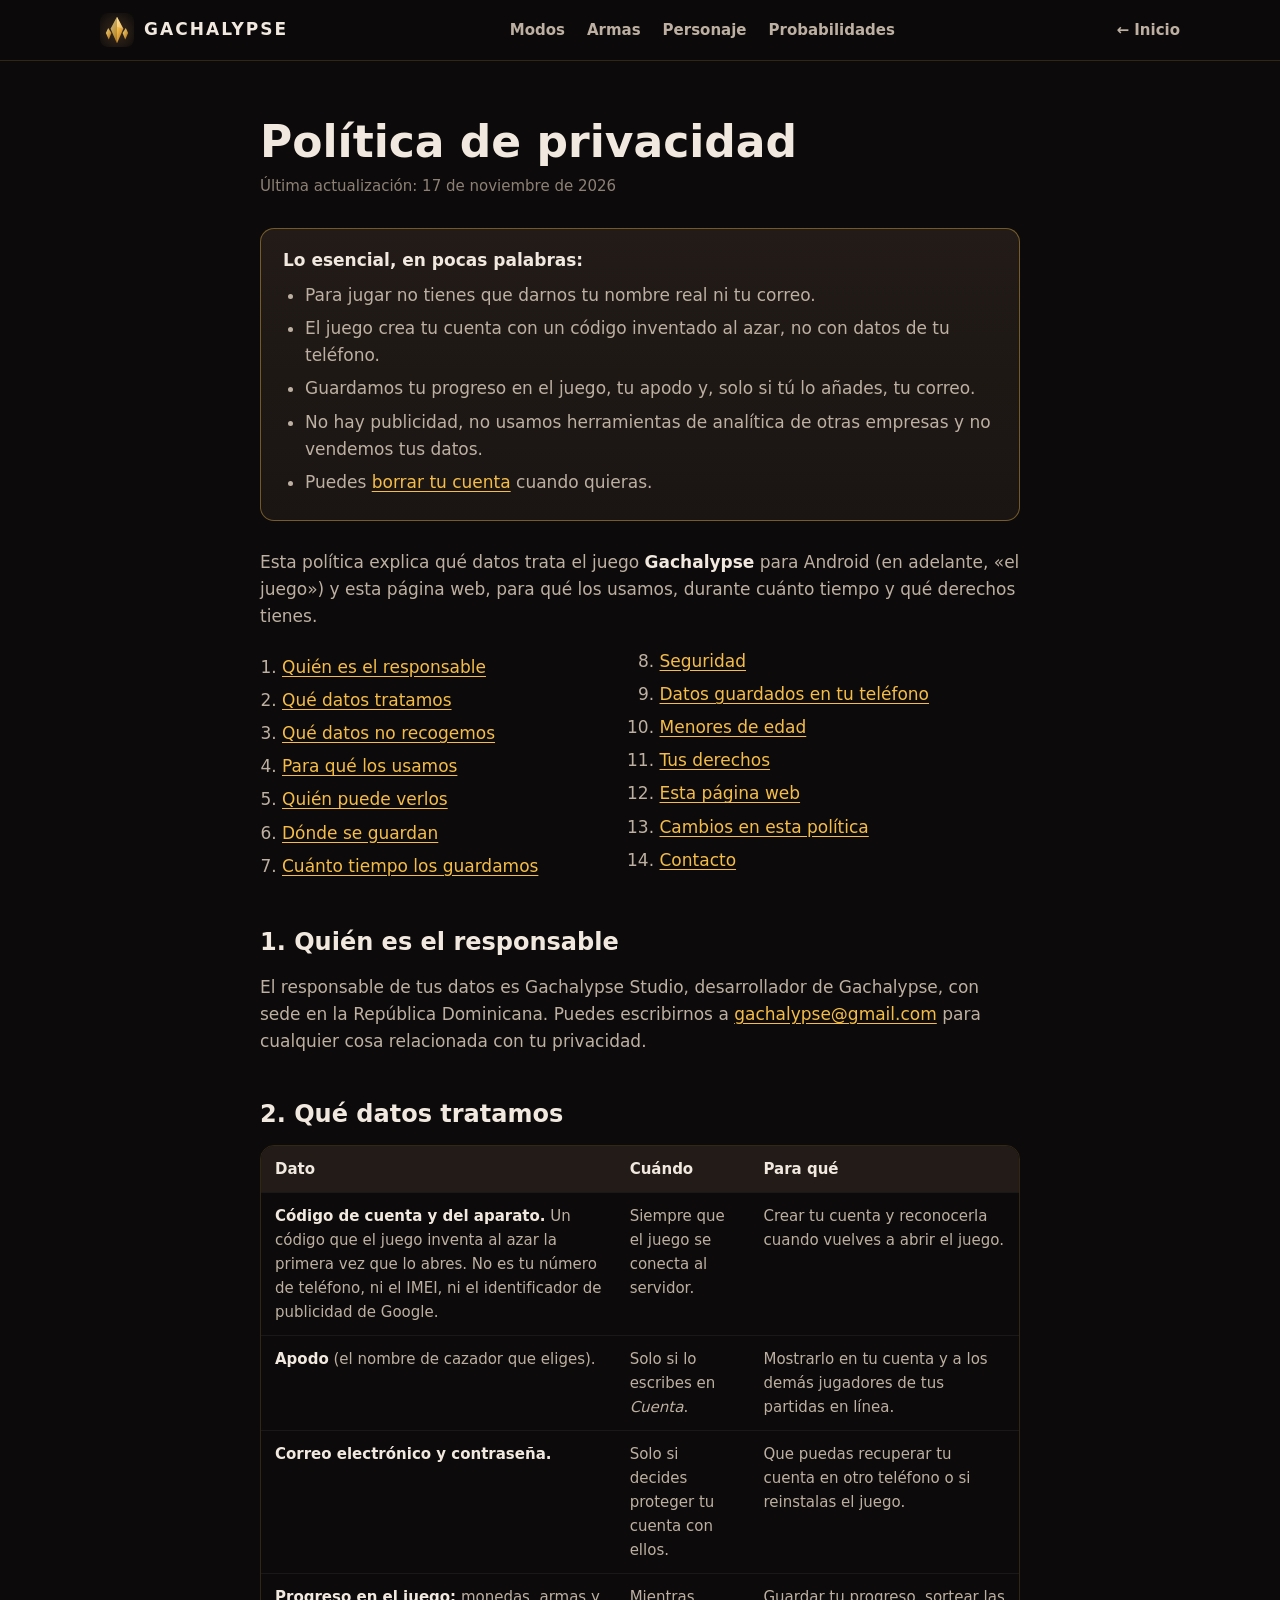
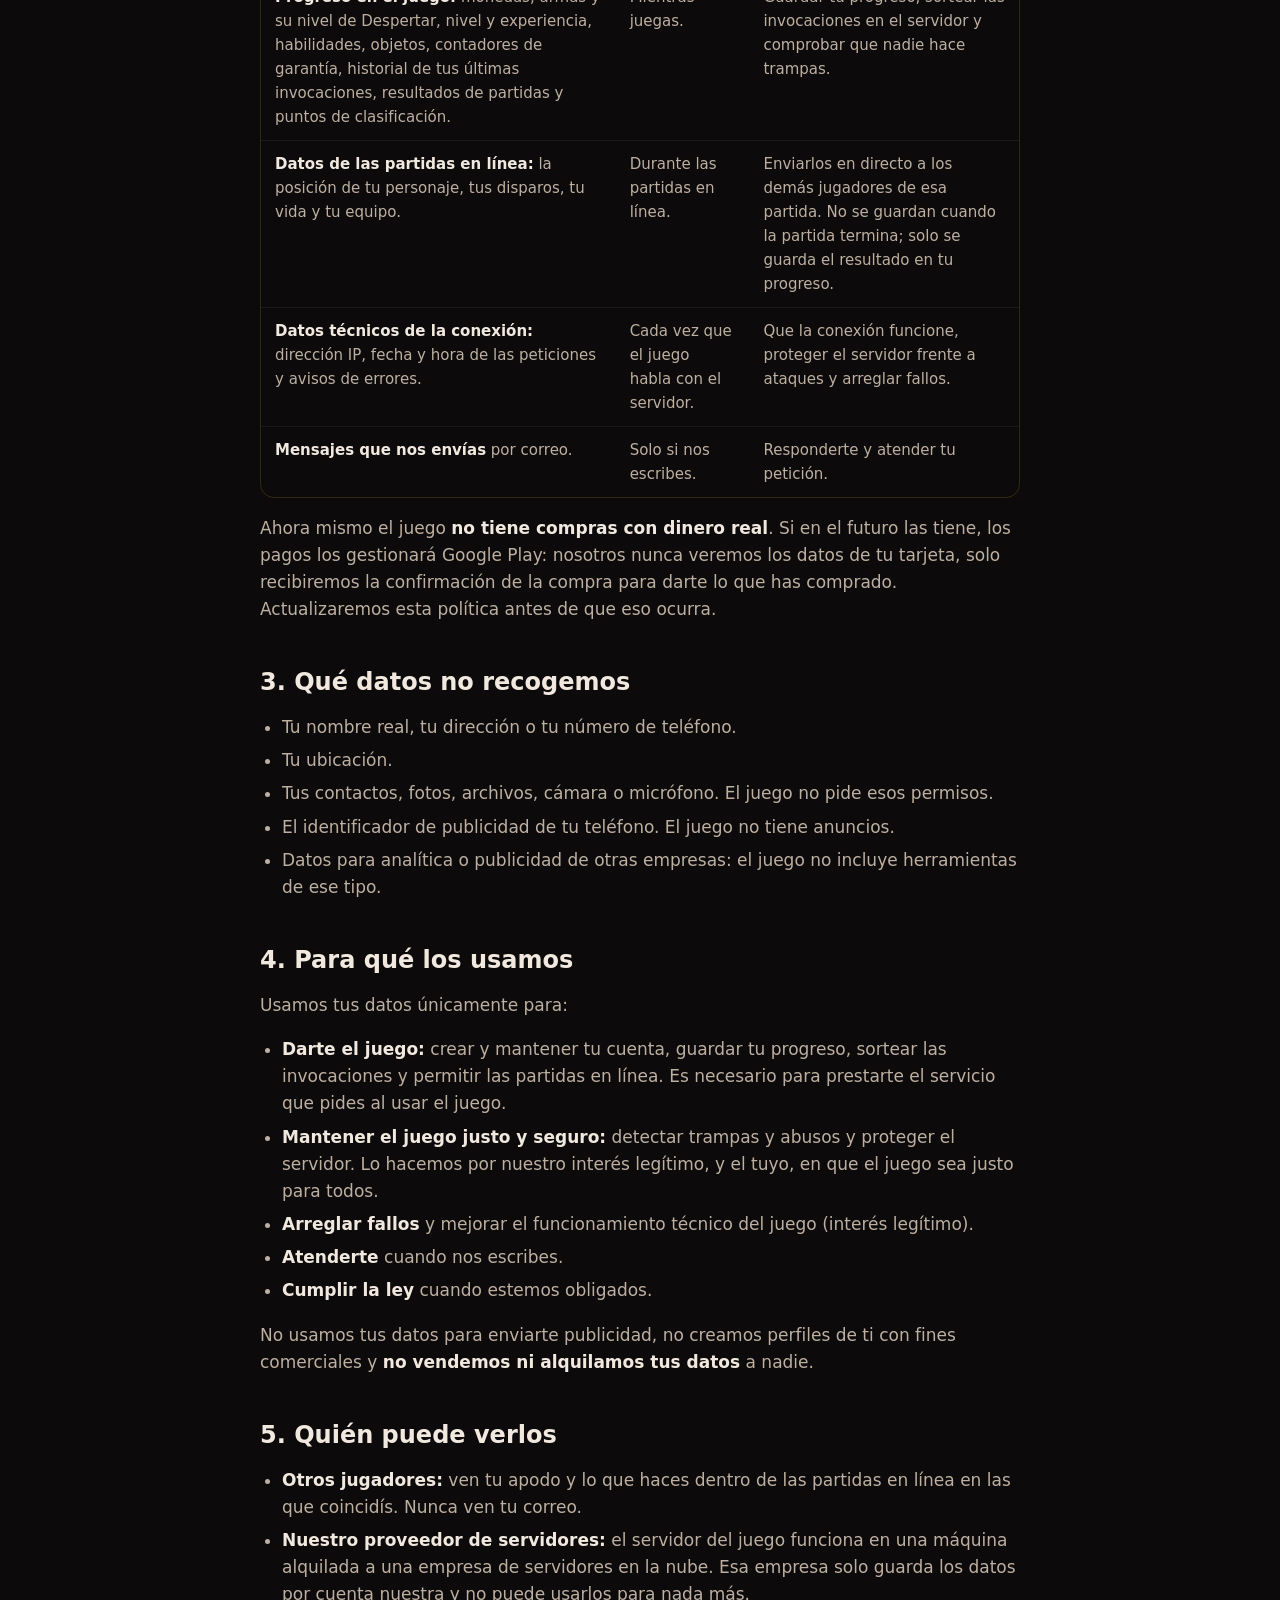
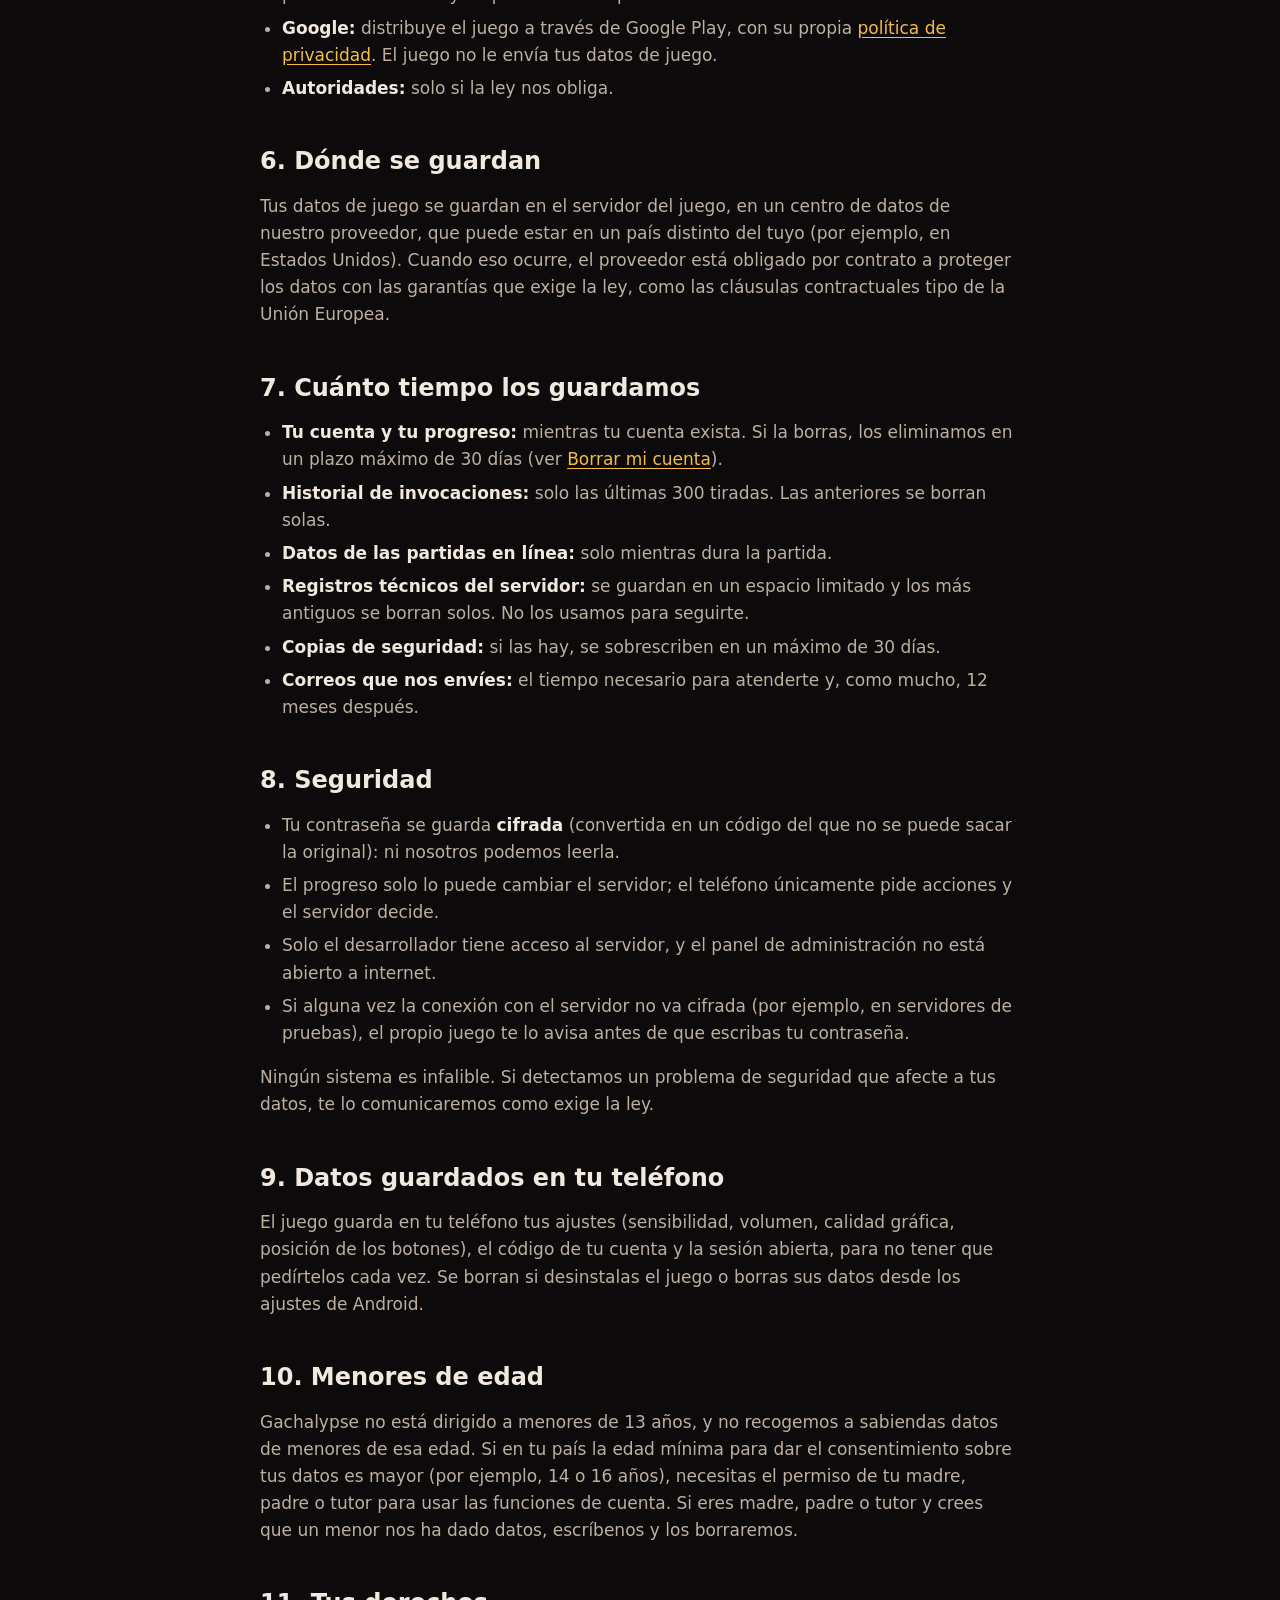
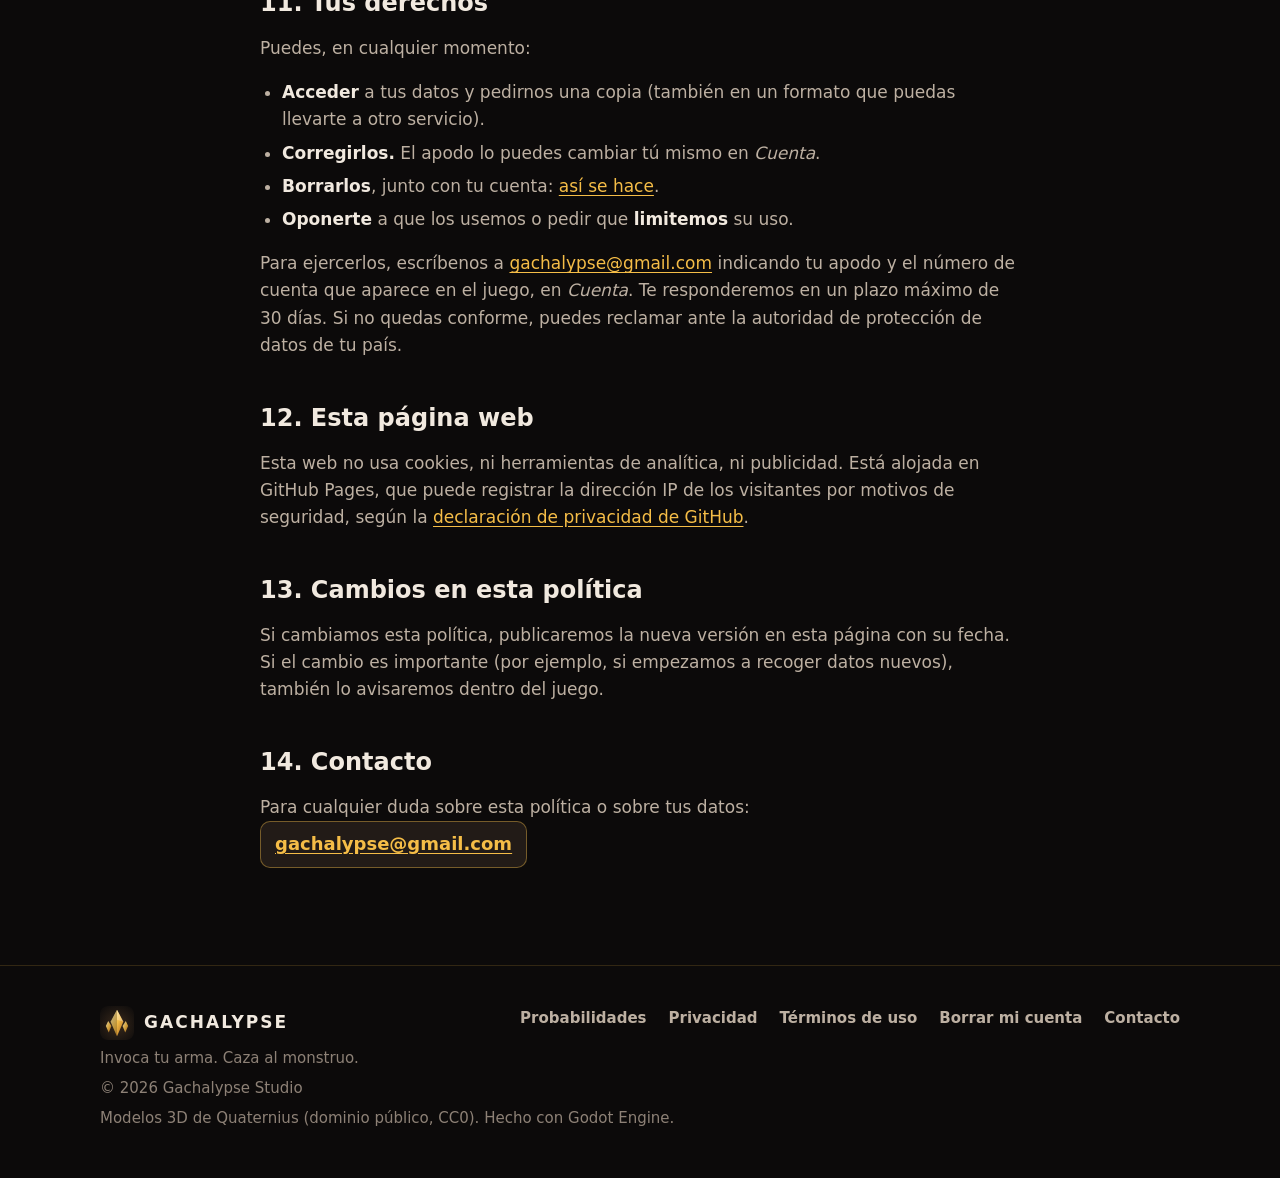
==== privacidad.html @ cc6512dd "Página web de Gachalypse Portada, política de privacidad, borrar la cuenta, términos de uso y probab" ====
<!doctype html>
<html lang="es">
<head>
<meta charset="utf-8">
<meta name="viewport" content="width=device-width, initial-scale=1">
<title>Política de privacidad · Gachalypse</title>
<meta name="description" content="Qué datos trata Gachalypse, para qué, cuánto tiempo y cómo ejercer tus derechos o borrar tu cuenta.">
<meta name="theme-color" content="#0c0a0a">
<link rel="icon" href="img/icono.svg" type="image/svg+xml">
<link rel="apple-touch-icon" href="img/icono-180.png">
<link rel="stylesheet" href="estilo.css">
</head>
<body>
<header class="cabecera">
	<div class="contenedor">
		<a class="marca" href="./"><img src="img/icono.svg" alt="" width="34" height="34">GACHALYPSE</a>
		<nav class="menu" aria-label="Secciones">
			<a href="./#modos">Modos</a>
			<a href="./#armas">Armas</a>
			<a href="./#cazador">Personaje</a>
			<a href="probabilidades.html">Probabilidades</a>
		</nav>
		<a class="volver" href="./">← Inicio</a>
	</div>
</header>

<main class="documento">
	<div class="contenedor">
		<h1>Política de privacidad</h1>
		<p class="fecha">Última actualización: 17 de noviembre de 2026</p>

		<div class="resumen">
			<p><strong>Lo esencial, en pocas palabras:</strong></p>
			<ul>
				<li>Para jugar no tienes que darnos tu nombre real ni tu correo.</li>
				<li>El juego crea tu cuenta con un código inventado al azar, no con datos de tu teléfono.</li>
				<li>Guardamos tu progreso en el juego, tu apodo y, solo si tú lo añades, tu correo.</li>
				<li>No hay publicidad, no usamos herramientas de analítica de otras empresas y no vendemos tus datos.</li>
				<li>Puedes <a href="borrar-cuenta.html">borrar tu cuenta</a> cuando quieras.</li>
			</ul>
		</div>

		<p>Esta política explica qué datos trata el juego <strong>Gachalypse</strong> para Android (en adelante, «el juego») y esta página web, para qué los usamos, durante cuánto tiempo y qué derechos tienes.</p>

		<ol class="indice">
			<li><a href="#responsable">Quién es el responsable</a></li>
			<li><a href="#datos">Qué datos tratamos</a></li>
			<li><a href="#no-recogemos">Qué datos no recogemos</a></li>
			<li><a href="#para-que">Para qué los usamos</a></li>
			<li><a href="#quien-los-ve">Quién puede verlos</a></li>
			<li><a href="#donde">Dónde se guardan</a></li>
			<li><a href="#cuanto-tiempo">Cuánto tiempo los guardamos</a></li>
			<li><a href="#seguridad">Seguridad</a></li>
			<li><a href="#telefono">Datos guardados en tu teléfono</a></li>
			<li><a href="#menores">Menores de edad</a></li>
			<li><a href="#derechos">Tus derechos</a></li>
			<li><a href="#web">Esta página web</a></li>
			<li><a href="#cambios">Cambios en esta política</a></li>
			<li><a href="#contacto">Contacto</a></li>
		</ol>

		<h2 id="responsable">1. Quién es el responsable</h2>
		<p>El responsable de tus datos es Gachalypse Studio, desarrollador de Gachalypse, con sede en la República Dominicana. Puedes escribirnos a <a href="mailto:gachalypse@gmail.com">gachalypse@gmail.com</a> para cualquier cosa relacionada con tu privacidad.</p>

		<h2 id="datos">2. Qué datos tratamos</h2>
		<div class="tabla-envoltorio">
			<table>
				<thead><tr><th>Dato</th><th>Cuándo</th><th>Para qué</th></tr></thead>
				<tbody>
					<tr>
						<td><strong>Código de cuenta y del aparato.</strong> Un código que el juego inventa al azar la primera vez que lo abres. No es tu número de teléfono, ni el IMEI, ni el identificador de publicidad de Google.</td>
						<td>Siempre que el juego se conecta al servidor.</td>
						<td>Crear tu cuenta y reconocerla cuando vuelves a abrir el juego.</td>
					</tr>
					<tr>
						<td><strong>Apodo</strong> (el nombre de cazador que eliges).</td>
						<td>Solo si lo escribes en <em>Cuenta</em>.</td>
						<td>Mostrarlo en tu cuenta y a los demás jugadores de tus partidas en línea.</td>
					</tr>
					<tr>
						<td><strong>Correo electrónico y contraseña.</strong></td>
						<td>Solo si decides proteger tu cuenta con ellos.</td>
						<td>Que puedas recuperar tu cuenta en otro teléfono o si reinstalas el juego.</td>
					</tr>
					<tr>
						<td><strong>Progreso en el juego:</strong> monedas, armas y su nivel de Despertar, nivel y experiencia, habilidades, objetos, contadores de garantía, historial de tus últimas invocaciones, resultados de partidas y puntos de clasificación.</td>
						<td>Mientras juegas.</td>
						<td>Guardar tu progreso, sortear las invocaciones en el servidor y comprobar que nadie hace trampas.</td>
					</tr>
					<tr>
						<td><strong>Datos de las partidas en línea:</strong> la posición de tu personaje, tus disparos, tu vida y tu equipo.</td>
						<td>Durante las partidas en línea.</td>
						<td>Enviarlos en directo a los demás jugadores de esa partida. No se guardan cuando la partida termina; solo se guarda el resultado en tu progreso.</td>
					</tr>
					<tr>
						<td><strong>Datos técnicos de la conexión:</strong> dirección IP, fecha y hora de las peticiones y avisos de errores.</td>
						<td>Cada vez que el juego habla con el servidor.</td>
						<td>Que la conexión funcione, proteger el servidor frente a ataques y arreglar fallos.</td>
					</tr>
					<tr>
						<td><strong>Mensajes que nos envías</strong> por correo.</td>
						<td>Solo si nos escribes.</td>
						<td>Responderte y atender tu petición.</td>
					</tr>
				</tbody>
			</table>
		</div>
		<p>Ahora mismo el juego <strong>no tiene compras con dinero real</strong>. Si en el futuro las tiene, los pagos los gestionará Google Play: nosotros nunca veremos los datos de tu tarjeta, solo recibiremos la confirmación de la compra para darte lo que has comprado. Actualizaremos esta política antes de que eso ocurra.</p>

		<h2 id="no-recogemos">3. Qué datos no recogemos</h2>
		<ul>
			<li>Tu nombre real, tu dirección o tu número de teléfono.</li>
			<li>Tu ubicación.</li>
			<li>Tus contactos, fotos, archivos, cámara o micrófono. El juego no pide esos permisos.</li>
			<li>El identificador de publicidad de tu teléfono. El juego no tiene anuncios.</li>
			<li>Datos para analítica o publicidad de otras empresas: el juego no incluye herramientas de ese tipo.</li>
		</ul>

		<h2 id="para-que">4. Para qué los usamos</h2>
		<p>Usamos tus datos únicamente para:</p>
		<ul>
			<li><strong>Darte el juego:</strong> crear y mantener tu cuenta, guardar tu progreso, sortear las invocaciones y permitir las partidas en línea. Es necesario para prestarte el servicio que pides al usar el juego.</li>
			<li><strong>Mantener el juego justo y seguro:</strong> detectar trampas y abusos y proteger el servidor. Lo hacemos por nuestro interés legítimo, y el tuyo, en que el juego sea justo para todos.</li>
			<li><strong>Arreglar fallos</strong> y mejorar el funcionamiento técnico del juego (interés legítimo).</li>
			<li><strong>Atenderte</strong> cuando nos escribes.</li>
			<li><strong>Cumplir la ley</strong> cuando estemos obligados.</li>
		</ul>
		<p>No usamos tus datos para enviarte publicidad, no creamos perfiles de ti con fines comerciales y <strong>no vendemos ni alquilamos tus datos</strong> a nadie.</p>

		<h2 id="quien-los-ve">5. Quién puede verlos</h2>
		<ul>
			<li><strong>Otros jugadores:</strong> ven tu apodo y lo que haces dentro de las partidas en línea en las que coincidís. Nunca ven tu correo.</li>
			<li><strong>Nuestro proveedor de servidores:</strong> el servidor del juego funciona en una máquina alquilada a una empresa de servidores en la nube. Esa empresa solo guarda los datos por cuenta nuestra y no puede usarlos para nada más.</li>
			<li><strong>Google:</strong> distribuye el juego a través de Google Play, con su propia <a href="https://policies.google.com/privacy" rel="noopener">política de privacidad</a>. El juego no le envía tus datos de juego.</li>
			<li><strong>Autoridades:</strong> solo si la ley nos obliga.</li>
		</ul>

		<h2 id="donde">6. Dónde se guardan</h2>
		<p>Tus datos de juego se guardan en el servidor del juego, en un centro de datos de nuestro proveedor, que puede estar en un país distinto del tuyo (por ejemplo, en Estados Unidos). Cuando eso ocurre, el proveedor está obligado por contrato a proteger los datos con las garantías que exige la ley, como las cláusulas contractuales tipo de la Unión Europea.</p>

		<h2 id="cuanto-tiempo">7. Cuánto tiempo los guardamos</h2>
		<ul>
			<li><strong>Tu cuenta y tu progreso:</strong> mientras tu cuenta exista. Si la borras, los eliminamos en un plazo máximo de 30 días (ver <a href="borrar-cuenta.html">Borrar mi cuenta</a>).</li>
			<li><strong>Historial de invocaciones:</strong> solo las últimas 300 tiradas. Las anteriores se borran solas.</li>
			<li><strong>Datos de las partidas en línea:</strong> solo mientras dura la partida.</li>
			<li><strong>Registros técnicos del servidor:</strong> se guardan en un espacio limitado y los más antiguos se borran solos. No los usamos para seguirte.</li>
			<li><strong>Copias de seguridad:</strong> si las hay, se sobrescriben en un máximo de 30 días.</li>
			<li><strong>Correos que nos envíes:</strong> el tiempo necesario para atenderte y, como mucho, 12 meses después.</li>
		</ul>

		<h2 id="seguridad">8. Seguridad</h2>
		<ul>
			<li>Tu contraseña se guarda <strong>cifrada</strong> (convertida en un código del que no se puede sacar la original): ni nosotros podemos leerla.</li>
			<li>El progreso solo lo puede cambiar el servidor; el teléfono únicamente pide acciones y el servidor decide.</li>
			<li>Solo el desarrollador tiene acceso al servidor, y el panel de administración no está abierto a internet.</li>
			<li>Si alguna vez la conexión con el servidor no va cifrada (por ejemplo, en servidores de pruebas), el propio juego te lo avisa antes de que escribas tu contraseña.</li>
		</ul>
		<p>Ningún sistema es infalible. Si detectamos un problema de seguridad que afecte a tus datos, te lo comunicaremos como exige la ley.</p>

		<h2 id="telefono">9. Datos guardados en tu teléfono</h2>
		<p>El juego guarda en tu teléfono tus ajustes (sensibilidad, volumen, calidad gráfica, posición de los botones), el código de tu cuenta y la sesión abierta, para no tener que pedírtelos cada vez. Se borran si desinstalas el juego o borras sus datos desde los ajustes de Android.</p>

		<h2 id="menores">10. Menores de edad</h2>
		<p>Gachalypse no está dirigido a menores de 13 años, y no recogemos a sabiendas datos de menores de esa edad. Si en tu país la edad mínima para dar el consentimiento sobre tus datos es mayor (por ejemplo, 14 o 16 años), necesitas el permiso de tu madre, padre o tutor para usar las funciones de cuenta. Si eres madre, padre o tutor y crees que un menor nos ha dado datos, escríbenos y los borraremos.</p>

		<h2 id="derechos">11. Tus derechos</h2>
		<p>Puedes, en cualquier momento:</p>
		<ul>
			<li><strong>Acceder</strong> a tus datos y pedirnos una copia (también en un formato que puedas llevarte a otro servicio).</li>
			<li><strong>Corregirlos.</strong> El apodo lo puedes cambiar tú mismo en <em>Cuenta</em>.</li>
			<li><strong>Borrarlos</strong>, junto con tu cuenta: <a href="borrar-cuenta.html">así se hace</a>.</li>
			<li><strong>Oponerte</strong> a que los usemos o pedir que <strong>limitemos</strong> su uso.</li>
		</ul>
		<p>Para ejercerlos, escríbenos a <a href="mailto:gachalypse@gmail.com">gachalypse@gmail.com</a> indicando tu apodo y el número de cuenta que aparece en el juego, en <em>Cuenta</em>. Te responderemos en un plazo máximo de 30 días. Si no quedas conforme, puedes reclamar ante la autoridad de protección de datos de tu país.</p>

		<h2 id="web">12. Esta página web</h2>
		<p>Esta web no usa cookies, ni herramientas de analítica, ni publicidad. Está alojada en GitHub Pages, que puede registrar la dirección IP de los visitantes por motivos de seguridad, según la <a href="https://docs.github.com/es/site-policy/privacy-policies/github-general-privacy-statement" rel="noopener">declaración de privacidad de GitHub</a>.</p>

		<h2 id="cambios">13. Cambios en esta política</h2>
		<p>Si cambiamos esta política, publicaremos la nueva versión en esta página con su fecha. Si el cambio es importante (por ejemplo, si empezamos a recoger datos nuevos), también lo avisaremos dentro del juego.</p>

		<h2 id="contacto">14. Contacto</h2>
		<p>Para cualquier duda sobre esta política o sobre tus datos: <a class="correo" href="mailto:gachalypse@gmail.com">gachalypse@gmail.com</a></p>
	</div>
</main>

<footer class="pie">
	<div class="contenedor">
		<div class="columnas">
			<div>
				<a class="marca" href="./"><img src="img/icono.svg" alt="" width="34" height="34">GACHALYPSE</a>
				<p>Invoca tu arma. Caza al monstruo.</p>
				<p>© 2026 Gachalypse Studio</p>
			</div>
			<nav aria-label="Información">
				<a href="probabilidades.html">Probabilidades</a>
				<a href="privacidad.html">Privacidad</a>
				<a href="terminos.html">Términos de uso</a>
				<a href="borrar-cuenta.html">Borrar mi cuenta</a>
				<a href="mailto:gachalypse@gmail.com">Contacto</a>
			</nav>
		</div>
		<p>Modelos 3D de Quaternius (dominio público, CC0). Hecho con Godot Engine.</p>
	</div>
</footer>
</body>
</html>
---- estilo.css ----
/* GACHALYPSE — Estilo de la página web (los mismos colores que el juego). */

:root {
	--fondo: #0c0a0a;
	--fondo-2: #141010;
	--panel: #1a1513;
	--panel-2: #221b17;
	--borde: rgba(245, 189, 71, 0.16);
	--borde-fuerte: rgba(245, 189, 71, 0.4);
	--texto: #f1e9df;
	--texto-suave: #bdb0a2;
	--texto-tenue: #8d8176;
	--aureo: #f5bd47;
	--aureo-claro: #ffe9a8;
	--aureo-oscuro: #a8641a;
	--comun: #adb5bd;
	--rara: #4d9efa;
	--epica: #b86bff;
	--legendaria: #ffc238;
	--mitica: #ff4061;
	--radio: 14px;
	--ancho: 1120px;
	--letra: system-ui, -apple-system, "Segoe UI", Roboto, "Helvetica Neue", Arial, sans-serif;
	color-scheme: dark;
}

* { box-sizing: border-box; }

html { scroll-behavior: smooth; -webkit-text-size-adjust: 100%; }

body {
	margin: 0;
	background: var(--fondo);
	color: var(--texto);
	font-family: var(--letra);
	font-size: 17px;
	line-height: 1.6;
}

img { max-width: 100%; height: auto; display: block; }

a { color: var(--aureo); text-underline-offset: 3px; }
a:hover { color: var(--aureo-claro); }

:focus-visible { outline: 2px solid var(--aureo); outline-offset: 3px; border-radius: 6px; }

.contenedor { width: 100%; max-width: var(--ancho); margin: 0 auto; padding: 0 20px; }

/* ---------- Cabecera ---------- */

.cabecera {
	position: sticky;
	top: 0;
	z-index: 10;
	background: rgba(12, 10, 10, 0.86);
	backdrop-filter: blur(10px);
	-webkit-backdrop-filter: blur(10px);
	border-bottom: 1px solid var(--borde);
}

.cabecera .contenedor {
	display: flex;
	align-items: center;
	justify-content: space-between;
	gap: 16px;
	min-height: 60px;
}

.marca {
	display: flex;
	align-items: center;
	gap: 10px;
	color: var(--texto);
	text-decoration: none;
	font-weight: 900;
	letter-spacing: 0.12em;
	font-size: 17px;
}

.marca img { width: 34px; height: 34px; border-radius: 8px; }
.marca:hover { color: var(--aureo-claro); }

.menu { display: flex; gap: 22px; }
.menu a {
	color: var(--texto-suave);
	text-decoration: none;
	font-size: 15px;
	font-weight: 600;
}
.menu a:hover { color: var(--aureo); }

@media (max-width: 760px) {
	.menu { display: none; }
}

.volver {
	color: var(--texto-suave);
	text-decoration: none;
	font-size: 15px;
	font-weight: 600;
}

/* ---------- Portada ---------- */

.portada {
	position: relative;
	min-height: min(88vh, 760px);
	display: flex;
	align-items: flex-end;
	overflow: hidden;
	border-bottom: 1px solid var(--borde);
}

.portada .fondo {
	position: absolute;
	inset: 0;
	width: 100%;
	height: 100%;
	object-fit: cover;
	object-position: center 60%;
}

.portada::after {
	content: "";
	position: absolute;
	inset: 0;
	background:
		linear-gradient(180deg, rgba(12, 10, 10, 0.25) 0%, rgba(12, 10, 10, 0.35) 40%, rgba(12, 10, 10, 0.95) 88%, var(--fondo) 100%),
		radial-gradient(ellipse at 20% 80%, rgba(168, 100, 26, 0.35), transparent 60%);
}

.portada .contenedor { position: relative; z-index: 1; padding-top: 120px; padding-bottom: 64px; }

.portada .icono {
	width: 88px;
	height: 88px;
	border-radius: 20px;
	box-shadow: 0 10px 40px rgba(245, 189, 71, 0.35);
	margin-bottom: 18px;
}

.titulo-juego {
	margin: 0;
	font-size: clamp(44px, 10vw, 96px);
	line-height: 1;
	font-weight: 900;
	letter-spacing: 0.06em;
	background: linear-gradient(180deg, #fff6d6 0%, var(--aureo) 55%, var(--aureo-oscuro) 100%);
	-webkit-background-clip: text;
	background-clip: text;
	color: transparent;
	filter: drop-shadow(0 4px 18px rgba(0, 0, 0, 0.6));
}

.lema {
	margin: 14px 0 0;
	font-size: clamp(20px, 3.4vw, 28px);
	font-weight: 700;
	color: var(--texto);
	text-shadow: 0 2px 12px rgba(0, 0, 0, 0.8);
}

.entradilla {
	max-width: 620px;
	margin: 12px 0 0;
	color: var(--texto-suave);
	text-shadow: 0 2px 10px rgba(0, 0, 0, 0.9);
}

.acciones { display: flex; flex-wrap: wrap; gap: 12px; margin-top: 28px; }

.boton {
	display: inline-flex;
	align-items: center;
	gap: 10px;
	padding: 13px 22px;
	border-radius: 999px;
	font-weight: 800;
	font-size: 16px;
	text-decoration: none;
	border: 1px solid var(--borde-fuerte);
	color: var(--texto);
	background: rgba(26, 21, 19, 0.8);
	transition: transform 0.15s ease, background 0.15s ease;
}

.boton:hover { transform: translateY(-1px); color: var(--aureo-claro); }

.boton-principal {
	background: linear-gradient(180deg, #ffd36b, var(--aureo) 60%, #d99a2b);
	color: #1c1206;
	border-color: transparent;
}

.boton-principal:hover { color: #1c1206; }

.boton[aria-disabled="true"] { cursor: default; }
.boton[aria-disabled="true"]:hover { transform: none; }

.boton svg { width: 20px; height: 20px; flex: none; }

.pequeno { font-size: 14px; color: var(--texto-tenue); margin-top: 14px; }

/* ---------- Secciones ---------- */

.seccion { padding: 76px 0; }
.seccion + .seccion { border-top: 1px solid rgba(255, 255, 255, 0.04); }
.seccion.oscura { background: var(--fondo-2); }

.antetitulo {
	margin: 0 0 8px;
	color: var(--aureo);
	font-size: 13px;
	font-weight: 800;
	letter-spacing: 0.18em;
	text-transform: uppercase;
}

h2 {
	margin: 0 0 14px;
	font-size: clamp(28px, 5vw, 42px);
	line-height: 1.15;
	font-weight: 900;
}

h3 { margin: 0 0 8px; font-size: 20px; line-height: 1.3; }

.introduccion { max-width: 720px; color: var(--texto-suave); margin: 0 0 34px; }

/* Rejillas */
.rejilla { display: grid; gap: 18px; }
.rejilla-3 { grid-template-columns: repeat(auto-fit, minmax(min(100%, 240px), 1fr)); }
.rejilla-2 { grid-template-columns: repeat(auto-fit, minmax(min(100%, 420px), 1fr)); }

.tarjeta {
	background: linear-gradient(180deg, var(--panel-2), var(--panel));
	border: 1px solid var(--borde);
	border-radius: var(--radio);
	padding: 22px;
}

.tarjeta p { margin: 0; color: var(--texto-suave); font-size: 16px; }

.tarjeta .simbolo {
	width: 44px;
	height: 44px;
	border-radius: 12px;
	display: grid;
	place-items: center;
	margin-bottom: 14px;
	background: rgba(245, 189, 71, 0.12);
	color: var(--aureo);
}

.tarjeta .simbolo svg { width: 24px; height: 24px; }

/* Modos de juego */
.modo { padding: 0; overflow: hidden; display: flex; flex-direction: column; }
.modo img { aspect-ratio: 16 / 8; width: 100%; object-fit: cover; border-bottom: 1px solid var(--borde); }
.modo .cuerpo { padding: 18px 20px 22px; }
.modo .etiqueta-modo {
	display: inline-block;
	font-size: 12px;
	font-weight: 800;
	letter-spacing: 0.1em;
	text-transform: uppercase;
	color: var(--aureo);
	margin-bottom: 6px;
}

/* Bloque de texto e imagen */
.dos-columnas {
	display: grid;
	grid-template-columns: 1fr 1fr;
	gap: 40px;
	align-items: center;
}

@media (max-width: 860px) {
	.dos-columnas { grid-template-columns: 1fr; gap: 26px; }
	.dos-columnas .imagen-primero { order: -1; }
}

.captura {
	border-radius: var(--radio);
	border: 1px solid var(--borde);
	box-shadow: 0 18px 50px rgba(0, 0, 0, 0.5);
	width: 100%;
}

.lista-puntos { list-style: none; padding: 0; margin: 0; display: grid; gap: 12px; }
.lista-puntos li { padding-left: 30px; position: relative; color: var(--texto-suave); }
.lista-puntos li::before {
	content: "";
	position: absolute;
	left: 4px;
	top: 0.5em;
	width: 11px;
	height: 11px;
	transform: rotate(45deg);
	background: var(--aureo);
	border-radius: 2px;
}
.lista-puntos strong { color: var(--texto); }

/* Rarezas */
.rarezas { display: flex; flex-wrap: wrap; gap: 8px; margin: 22px 0; }
.rareza {
	display: inline-flex;
	align-items: center;
	gap: 8px;
	padding: 7px 14px;
	border-radius: 999px;
	border: 1px solid currentColor;
	font-weight: 800;
	font-size: 14px;
	background: rgba(255, 255, 255, 0.03);
}
.rareza b { color: var(--texto); font-weight: 800; }

.c-comun { color: var(--comun); }
.c-rara { color: var(--rara); }
.c-epica { color: var(--epica); }
.c-legendaria { color: var(--legendaria); }
.c-mitica { color: var(--mitica); }

/* Tira de armas */
.armas {
	display: grid;
	grid-auto-flow: column;
	grid-auto-columns: minmax(200px, 1fr);
	gap: 14px;
	overflow-x: auto;
	scroll-snap-type: x mandatory;
	padding-bottom: 10px;
	scrollbar-width: thin;
	scrollbar-color: var(--aureo-oscuro) transparent;
}

.arma {
	scroll-snap-align: start;
	background: radial-gradient(ellipse at 50% 35%, color-mix(in srgb, var(--color-rareza) 22%, transparent), transparent 70%), var(--panel);
	border: 1px solid color-mix(in srgb, var(--color-rareza) 55%, transparent);
	border-radius: var(--radio);
	padding: 14px 14px 16px;
	text-align: center;
}
.arma img { width: 100%; aspect-ratio: 2 / 1; object-fit: contain; }
.arma .nombre { font-weight: 800; margin-top: 6px; }
.arma .tipo { font-size: 13px; color: var(--color-rareza); font-weight: 700; text-transform: uppercase; letter-spacing: 0.06em; }

.r-comun { --color-rareza: var(--comun); }
.r-rara { --color-rareza: var(--rara); }
.r-epica { --color-rareza: var(--epica); }
.r-legendaria { --color-rareza: var(--legendaria); }
.r-mitica { --color-rareza: var(--mitica); }

/* Galería */
.galeria {
	display: grid;
	grid-auto-flow: column;
	grid-auto-columns: min(82%, 640px);
	gap: 16px;
	overflow-x: auto;
	scroll-snap-type: x mandatory;
	padding-bottom: 12px;
	scrollbar-width: thin;
	scrollbar-color: var(--aureo-oscuro) transparent;
}
.galeria figure { margin: 0; scroll-snap-align: start; }
.galeria figcaption { margin-top: 10px; color: var(--texto-tenue); font-size: 15px; }

/* Llamada final */
.llamada {
	text-align: center;
	background:
		radial-gradient(ellipse at 50% 0%, rgba(245, 189, 71, 0.18), transparent 65%),
		var(--fondo-2);
}
.llamada .acciones { justify-content: center; }

/* ---------- Pie ---------- */

.pie {
	border-top: 1px solid var(--borde);
	padding: 40px 0 48px;
	color: var(--texto-tenue);
	font-size: 15px;
}
.pie .columnas { display: flex; flex-wrap: wrap; justify-content: space-between; gap: 24px; }
.pie nav { display: flex; flex-wrap: wrap; gap: 10px 22px; }
.pie nav a { color: var(--texto-suave); text-decoration: none; font-weight: 600; }
.pie nav a:hover { color: var(--aureo); }
.pie p { margin: 6px 0 0; }

/* ---------- Páginas de texto (privacidad, términos...) ---------- */

.documento { padding: 56px 0 80px; }
.documento .contenedor { max-width: 800px; }
.documento h1 { margin: 0 0 6px; font-size: clamp(30px, 6vw, 44px); line-height: 1.15; font-weight: 900; }
.documento .fecha { color: var(--texto-tenue); margin: 0 0 30px; font-size: 15px; }
.documento h2 { font-size: 24px; margin: 40px 0 12px; padding-top: 6px; }
.documento h3 { font-size: 18px; margin: 24px 0 8px; }
.documento p, .documento li { color: var(--texto-suave); }
.documento strong { color: var(--texto); }
.documento ul, .documento ol { padding-left: 22px; }
.documento li { margin: 6px 0; }

.resumen {
	background: linear-gradient(180deg, var(--panel-2), var(--panel));
	border: 1px solid var(--borde-fuerte);
	border-radius: var(--radio);
	padding: 18px 22px;
	margin: 0 0 28px;
}
.resumen p { margin: 0 0 8px; }
.resumen ul { margin: 0; }

.indice { columns: 2 260px; margin: 0 0 10px; }

.pasos { counter-reset: paso; list-style: none; padding: 0; display: grid; gap: 14px; }
.pasos > li {
	counter-increment: paso;
	position: relative;
	padding: 16px 18px 16px 62px;
	background: var(--panel);
	border: 1px solid var(--borde);
	border-radius: var(--radio);
	margin: 0;
}
.pasos > li::before {
	content: counter(paso);
	position: absolute;
	left: 16px;
	top: 14px;
	width: 32px;
	height: 32px;
	border-radius: 50%;
	display: grid;
	place-items: center;
	font-weight: 900;
	color: #1c1206;
	background: var(--aureo);
}

.aviso {
	border-left: 4px solid var(--aureo);
	background: rgba(245, 189, 71, 0.07);
	padding: 14px 18px;
	border-radius: 0 10px 10px 0;
	margin: 20px 0;
}
.aviso p { margin: 0; }

/* Tablas */
.tabla-envoltorio { overflow-x: auto; margin: 16px 0 8px; border: 1px solid var(--borde); border-radius: var(--radio); }
table { width: 100%; border-collapse: collapse; font-size: 15px; }
th, td { padding: 11px 14px; text-align: left; border-bottom: 1px solid rgba(255, 255, 255, 0.06); vertical-align: top; }
th { background: var(--panel-2); color: var(--texto); font-weight: 800; white-space: nowrap; }
tr:last-child td { border-bottom: none; }
td { color: var(--texto-suave); }
td.num, th.num { text-align: right; font-variant-numeric: tabular-nums; white-space: nowrap; }
td .destacada { color: var(--aureo); font-weight: 800; font-size: 13px; margin-left: 6px; }

/* Correo para copiar */
.correo {
	display: inline-block;
	font-weight: 800;
	font-size: 18px;
	padding: 8px 14px;
	border-radius: 10px;
	background: var(--panel-2);
	border: 1px solid var(--borde-fuerte);
	word-break: break-all;
}

/* Datos que aún faltan (se rellenan antes de publicar) */
.pendiente { background: #ffe25b; color: #1c1206; padding: 0 4px; border-radius: 4px; font-weight: 800; }

@media (max-width: 560px) {
	body { font-size: 16px; }
	.seccion { padding: 56px 0; }
	.contenedor { padding: 0 16px; }
	.portada .contenedor { padding-bottom: 44px; }
	.portada .fondo { object-position: 74% 50%; }
	.boton { padding: 12px 18px; }
	.pasos > li { padding-left: 56px; }
}

@media (prefers-reduced-motion: reduce) {
	html { scroll-behavior: auto; }
	.boton { transition: none; }
}
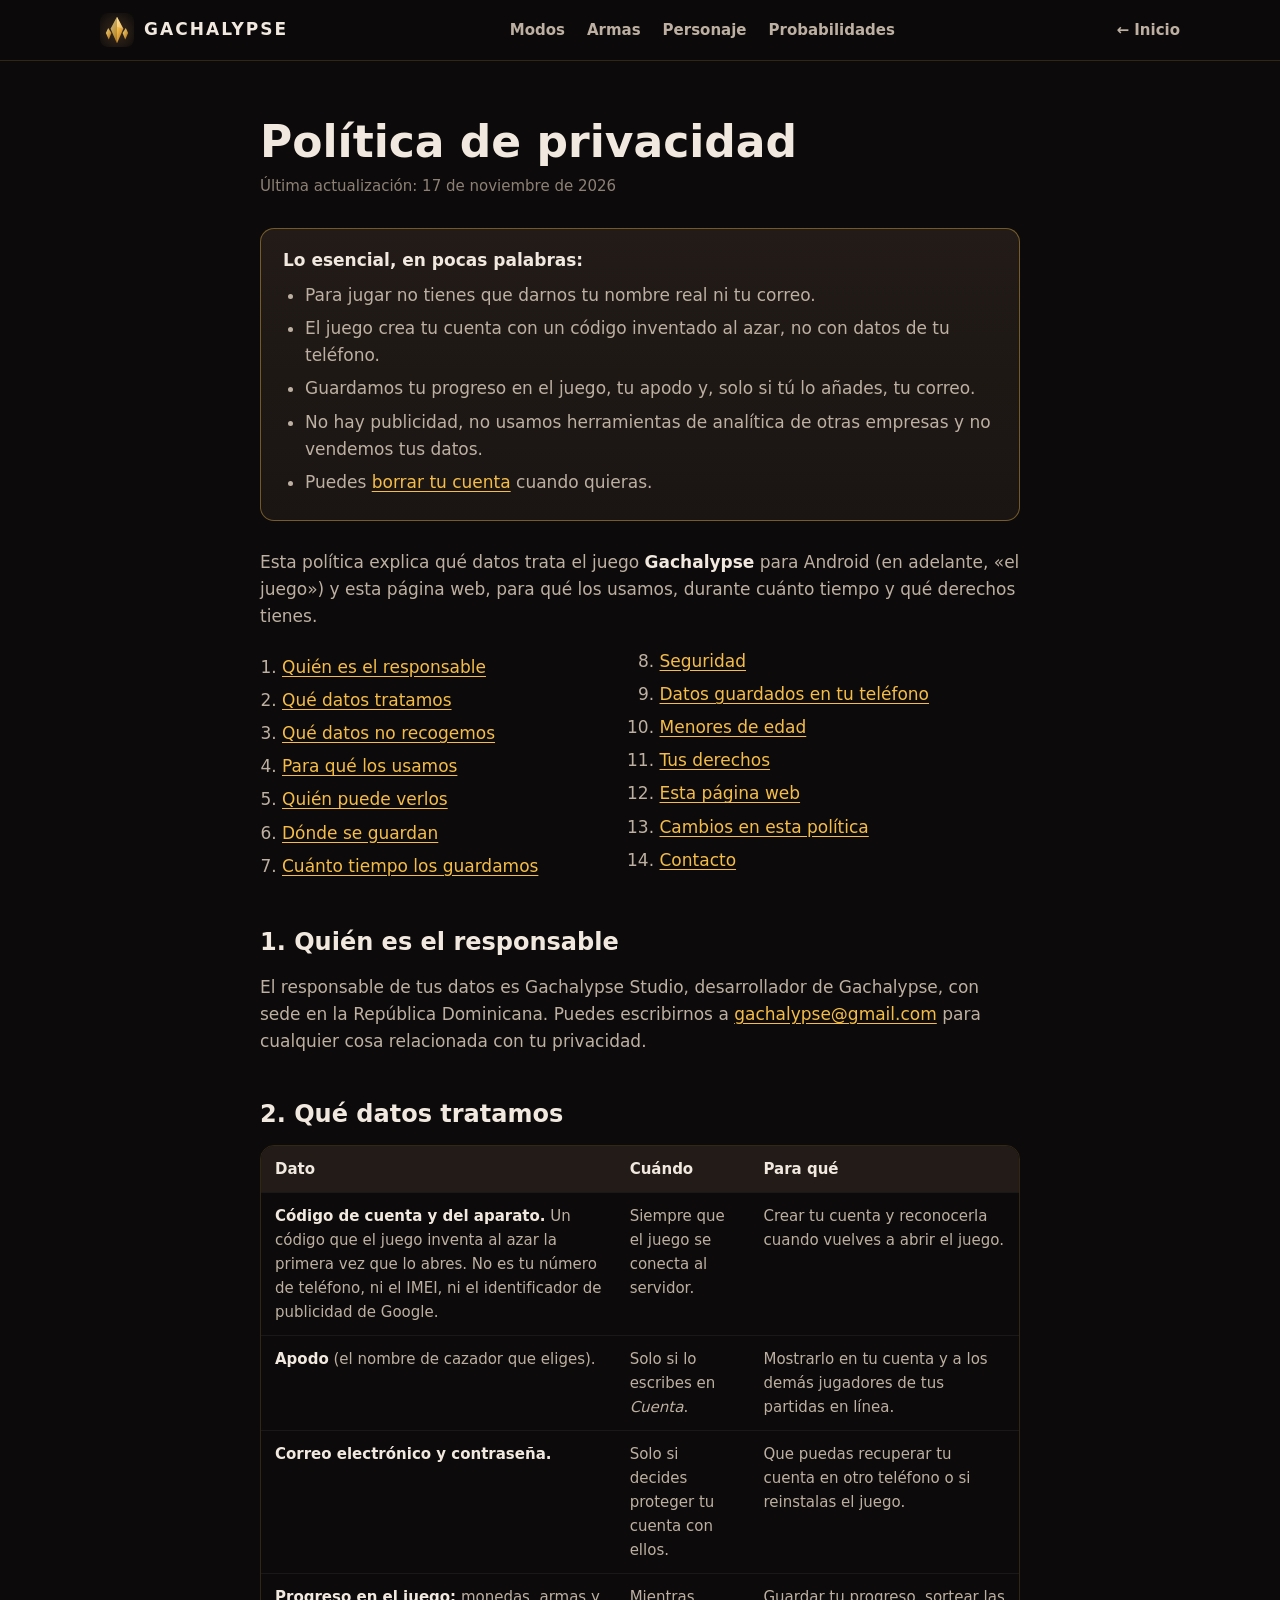
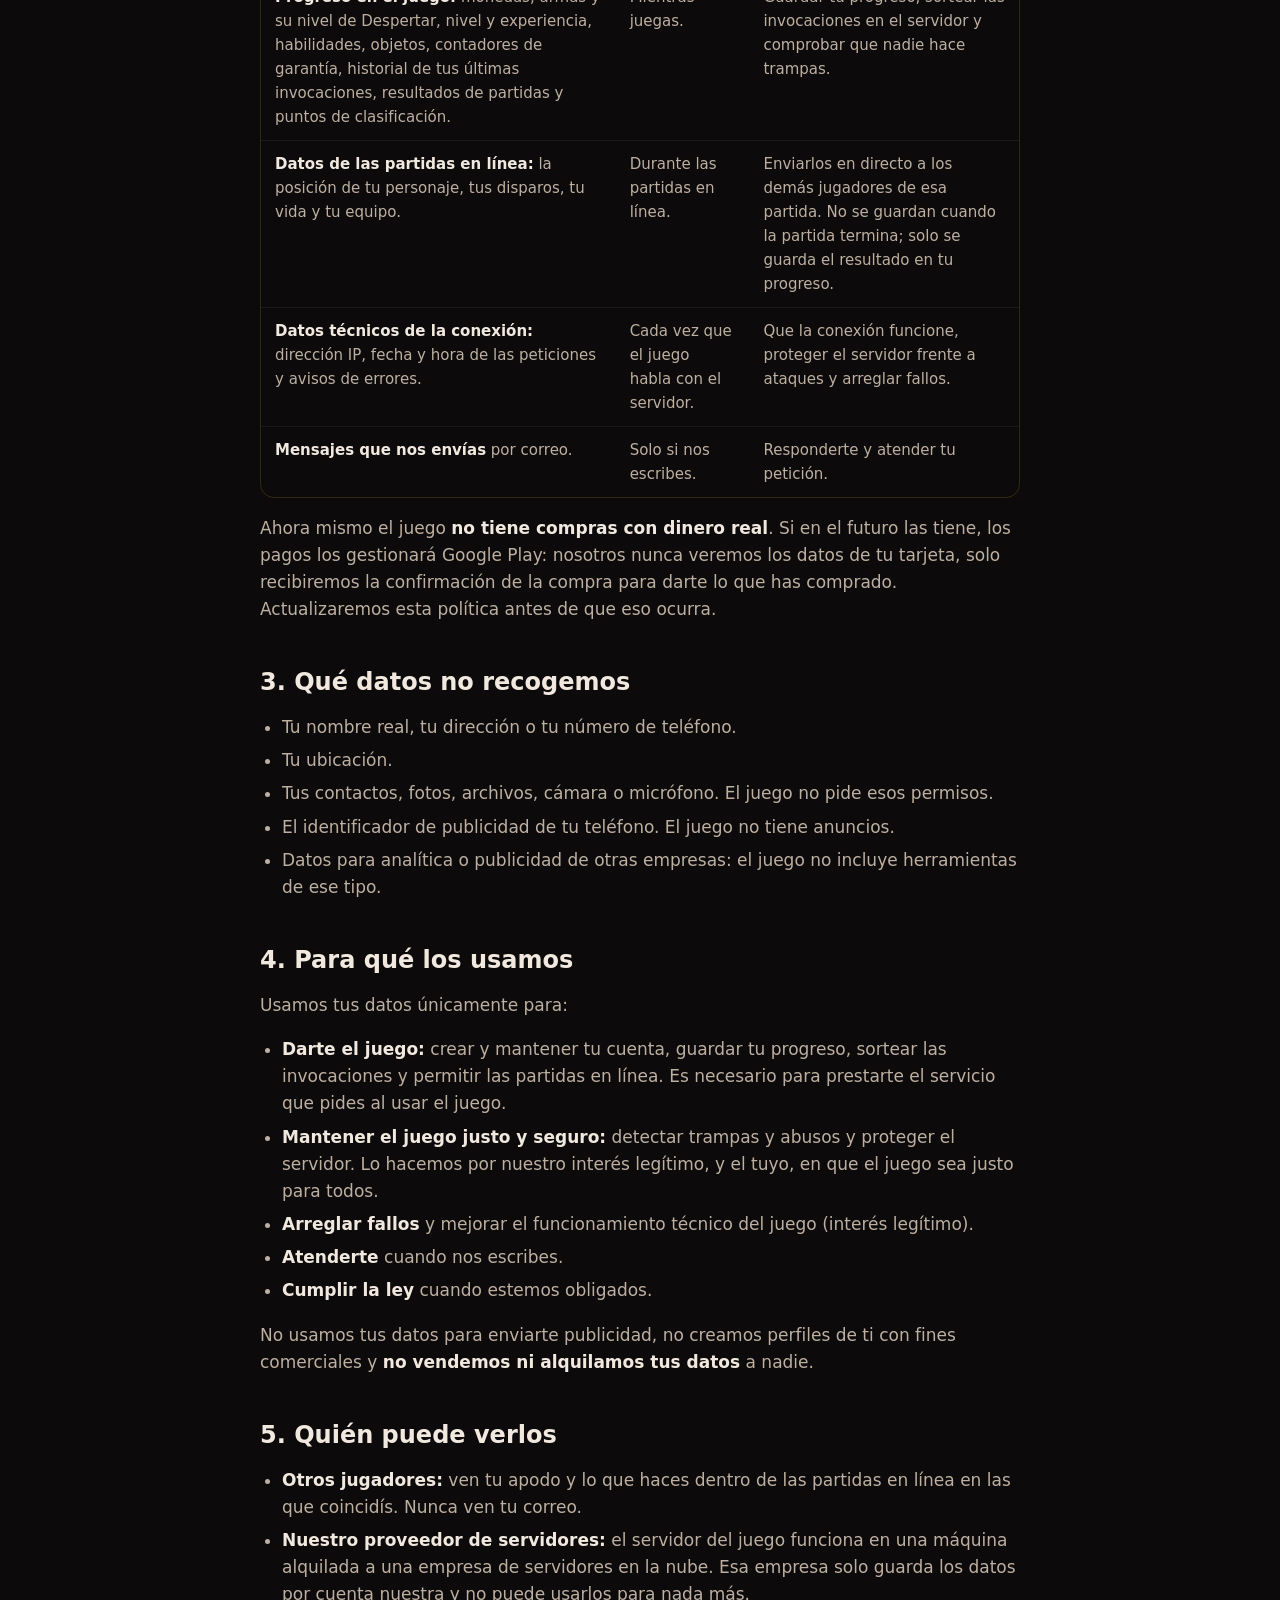
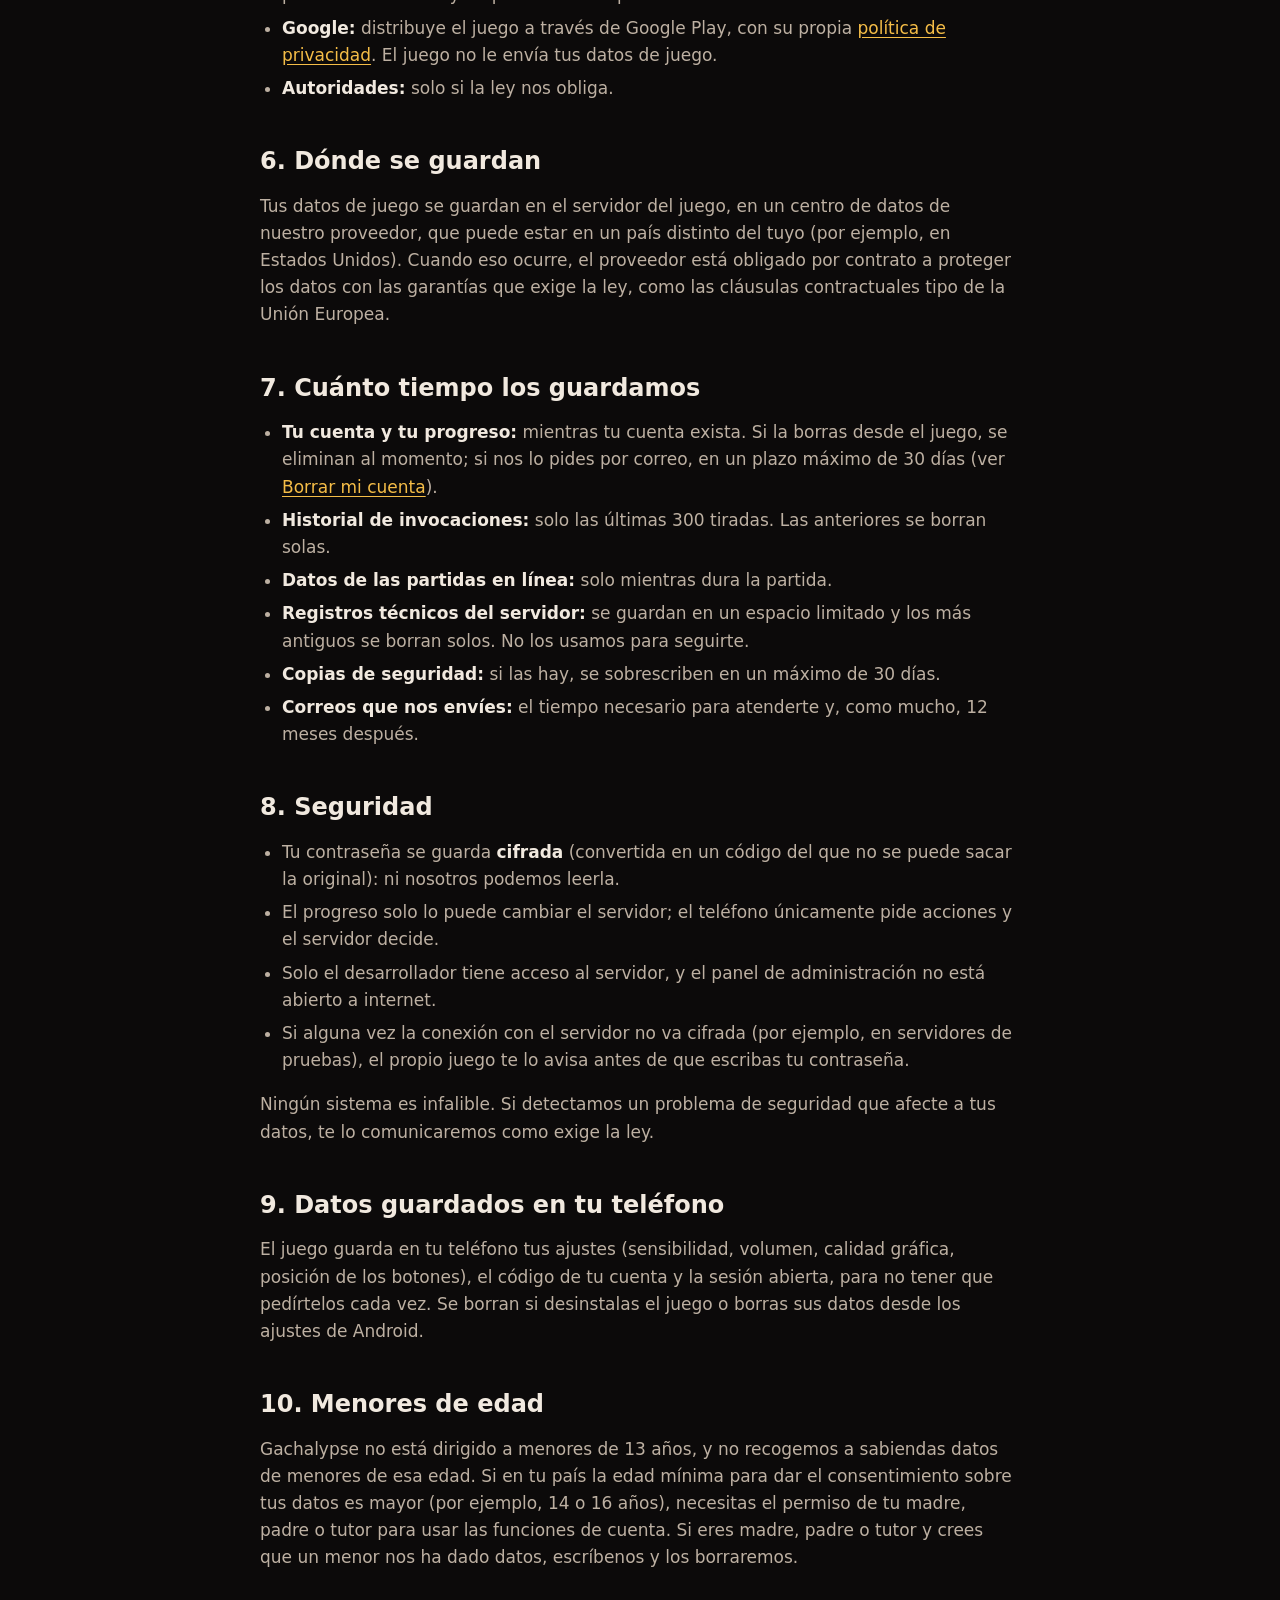
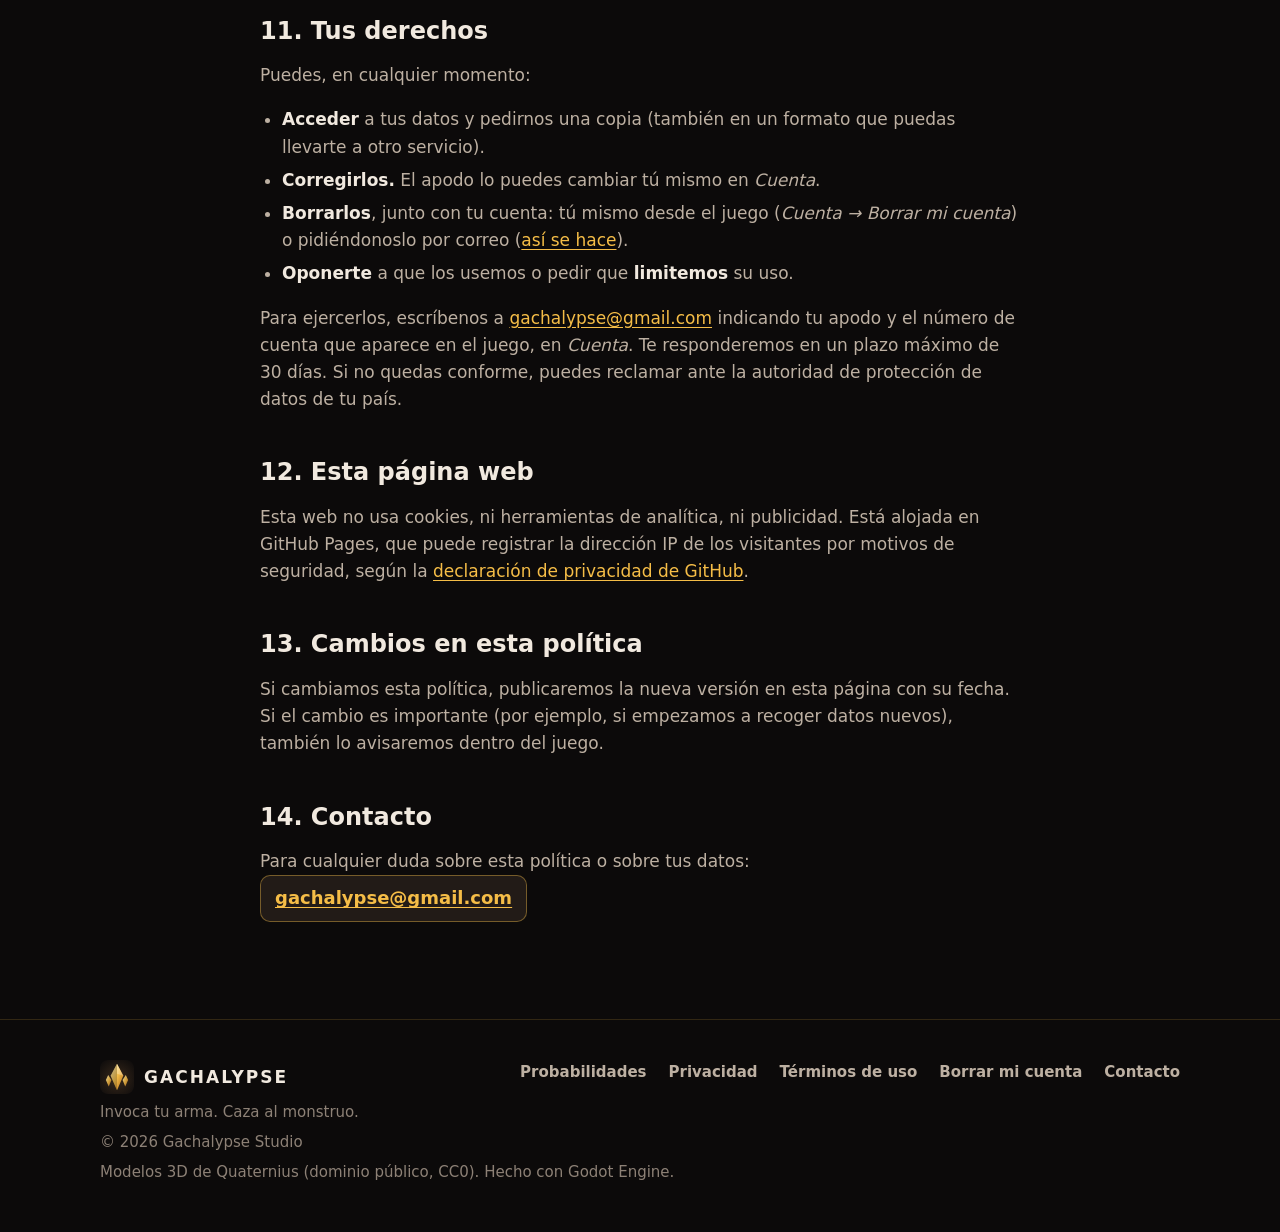
==== commit 284f416e: "Borrar la cuenta desde el juego La página de borrar cuenta, la política de privacidad y los términos" ====
--- a/privacidad.html
+++ b/privacidad.html
@@ -140,7 +140,7 @@
 
 		<h2 id="cuanto-tiempo">7. Cuánto tiempo los guardamos</h2>
 		<ul>
-			<li><strong>Tu cuenta y tu progreso:</strong> mientras tu cuenta exista. Si la borras, los eliminamos en un plazo máximo de 30 días (ver <a href="borrar-cuenta.html">Borrar mi cuenta</a>).</li>
+			<li><strong>Tu cuenta y tu progreso:</strong> mientras tu cuenta exista. Si la borras desde el juego, se eliminan al momento; si nos lo pides por correo, en un plazo máximo de 30 días (ver <a href="borrar-cuenta.html">Borrar mi cuenta</a>).</li>
 			<li><strong>Historial de invocaciones:</strong> solo las últimas 300 tiradas. Las anteriores se borran solas.</li>
 			<li><strong>Datos de las partidas en línea:</strong> solo mientras dura la partida.</li>
 			<li><strong>Registros técnicos del servidor:</strong> se guardan en un espacio limitado y los más antiguos se borran solos. No los usamos para seguirte.</li>
@@ -168,7 +168,7 @@
 		<ul>
 			<li><strong>Acceder</strong> a tus datos y pedirnos una copia (también en un formato que puedas llevarte a otro servicio).</li>
 			<li><strong>Corregirlos.</strong> El apodo lo puedes cambiar tú mismo en <em>Cuenta</em>.</li>
-			<li><strong>Borrarlos</strong>, junto con tu cuenta: <a href="borrar-cuenta.html">así se hace</a>.</li>
+			<li><strong>Borrarlos</strong>, junto con tu cuenta: tú mismo desde el juego (<em>Cuenta → Borrar mi cuenta</em>) o pidiéndonoslo por correo (<a href="borrar-cuenta.html">así se hace</a>).</li>
 			<li><strong>Oponerte</strong> a que los usemos o pedir que <strong>limitemos</strong> su uso.</li>
 		</ul>
 		<p>Para ejercerlos, escríbenos a <a href="mailto:gachalypse@gmail.com">gachalypse@gmail.com</a> indicando tu apodo y el número de cuenta que aparece en el juego, en <em>Cuenta</em>. Te responderemos en un plazo máximo de 30 días. Si no quedas conforme, puedes reclamar ante la autoridad de protección de datos de tu país.</p>
